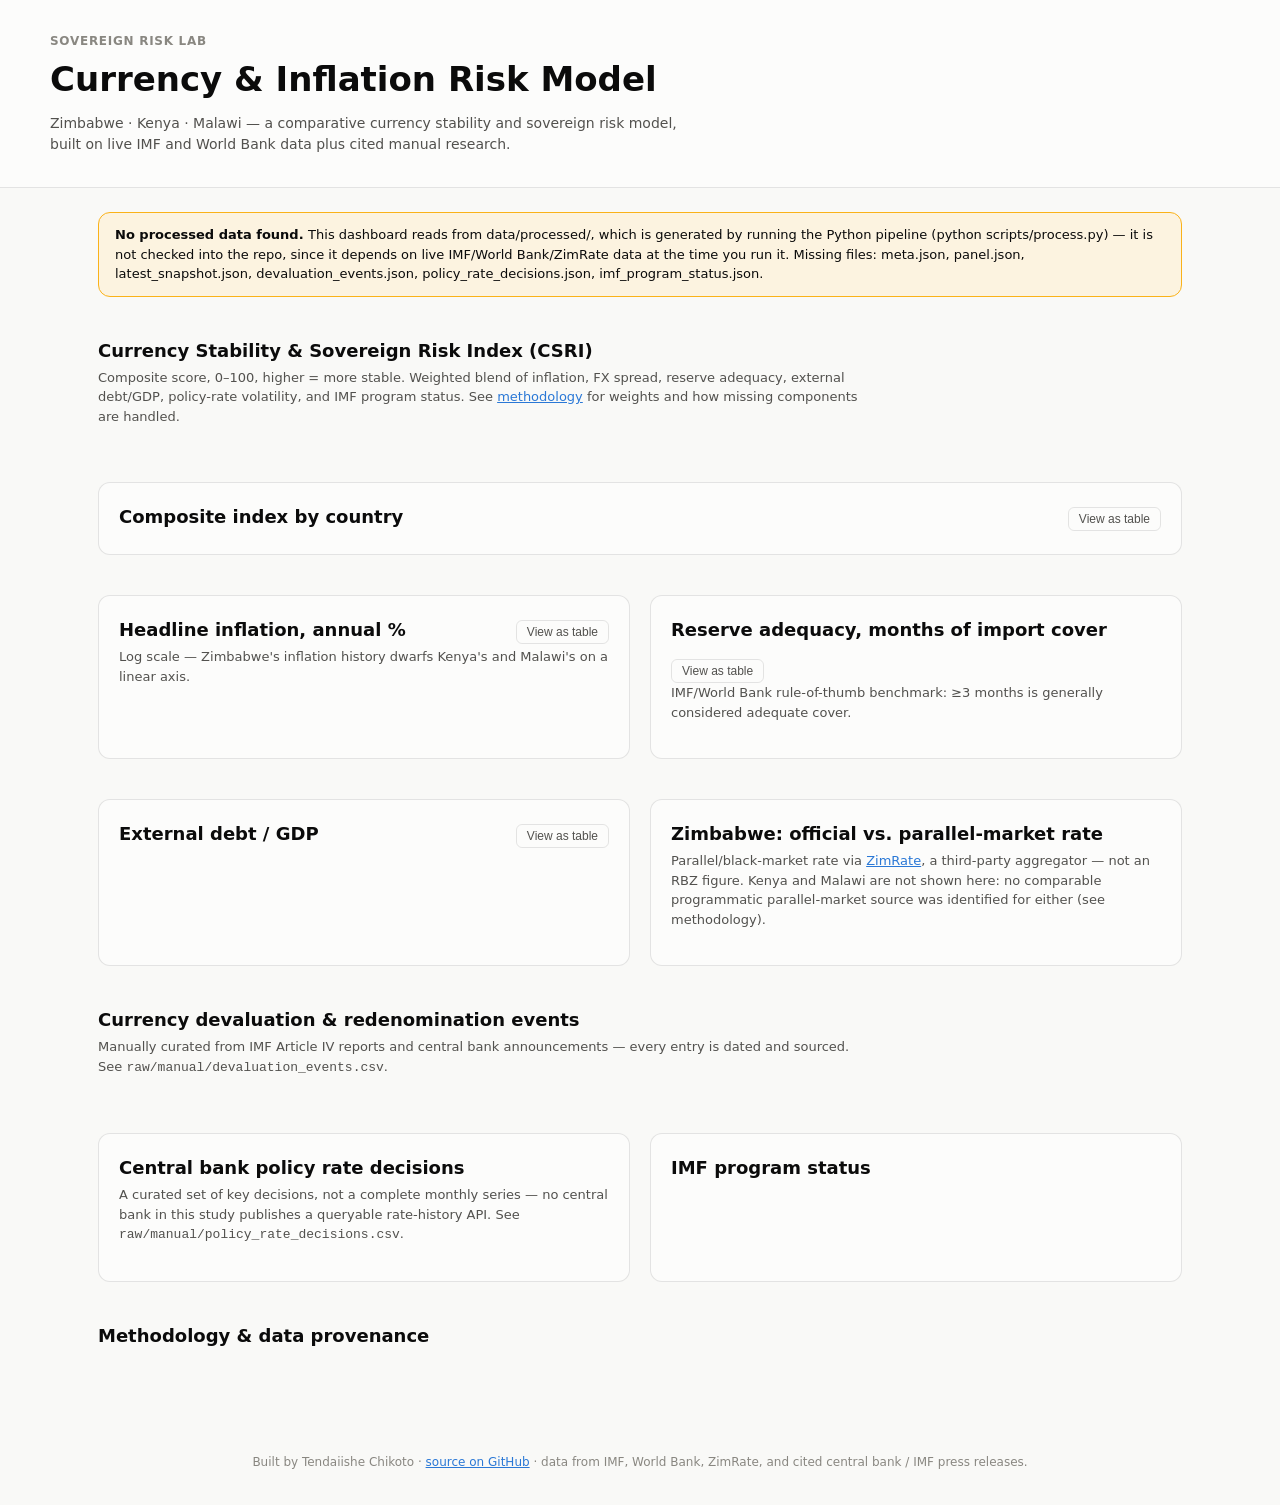
==== frontend/index.html @ 7827138a "Add currency & inflation risk model pipeline, frontend, and tests" ====
<!DOCTYPE html>
<html lang="en">
<head>
<meta charset="UTF-8">
<meta name="viewport" content="width=device-width, initial-scale=1.0">
<title>Sovereign Risk Lab — Currency &amp; Inflation Risk Model</title>
<meta name="description" content="A comparative currency and inflation risk model for Zimbabwe, Kenya, and Malawi, built on live IMF/World Bank data.">
<link rel="icon" href="data:image/svg+xml,%3Csvg xmlns='http://www.w3.org/2000/svg' viewBox='0 0 100 100'%3E%3Crect width='100' height='100' rx='20' fill='%232a78d6'/%3E%3Cpath d='M22 68 L40 46 L56 58 L78 30' stroke='white' stroke-width='8' fill='none' stroke-linecap='round' stroke-linejoin='round'/%3E%3C/svg%3E">
<link rel="stylesheet" href="style.css">
</head>
<body>

<header class="page-header">
  <div class="header-inner">
    <div class="header-titles">
      <p class="eyebrow">Sovereign Risk Lab</p>
      <h1>Currency &amp; Inflation Risk Model</h1>
      <p class="subtitle">Zimbabwe · Kenya · Malawi — a comparative currency stability and sovereign risk model, built on live IMF and World Bank data plus cited manual research.</p>
    </div>
    <div class="header-meta" id="header-meta" aria-live="polite">
      <!-- populated by script.js: last-refreshed timestamp, data-mode badge -->
    </div>
  </div>
</header>

<main id="app">

  <section id="data-state-banner" class="banner" hidden></section>

  <section class="section" aria-labelledby="kpi-heading">
    <h2 id="kpi-heading" class="section-title">Currency Stability &amp; Sovereign Risk Index (CSRI)</h2>
    <p class="section-note">Composite score, 0–100, higher = more stable. Weighted blend of inflation, FX spread, reserve adequacy, external debt/GDP, policy-rate volatility, and IMF program status. See <a href="#methodology">methodology</a> for weights and how missing components are handled.</p>
    <div id="kpi-row" class="kpi-row" role="list"></div>
  </section>

  <section class="section" aria-labelledby="csri-chart-heading">
    <div class="chart-card">
      <div class="chart-card-head">
        <h2 id="csri-chart-heading" class="section-title">Composite index by country</h2>
        <button class="table-toggle" data-toggle-table="csri" aria-expanded="false">View as table</button>
      </div>
      <div id="csri-chart" class="chart-body"></div>
      <div id="csri-table" class="table-body" hidden></div>
    </div>
  </section>

  <section class="section two-col" aria-labelledby="inflation-heading">
    <div class="chart-card">
      <div class="chart-card-head">
        <h2 id="inflation-heading" class="section-title">Headline inflation, annual %</h2>
        <button class="table-toggle" data-toggle-table="inflation" aria-expanded="false">View as table</button>
      </div>
      <p class="section-note">Log scale — Zimbabwe's inflation history dwarfs Kenya's and Malawi's on a linear axis.</p>
      <div id="inflation-chart" class="chart-body"></div>
      <div id="inflation-table" class="table-body" hidden></div>
    </div>

    <div class="chart-card">
      <div class="chart-card-head">
        <h2 id="reserves-heading" class="section-title">Reserve adequacy, months of import cover</h2>
        <button class="table-toggle" data-toggle-table="reserves" aria-expanded="false">View as table</button>
      </div>
      <p class="section-note">IMF/World Bank rule-of-thumb benchmark: ≥3 months is generally considered adequate cover.</p>
      <div id="reserves-chart" class="chart-body"></div>
      <div id="reserves-table" class="table-body" hidden></div>
    </div>
  </section>

  <section class="section two-col" aria-labelledby="debt-heading">
    <div class="chart-card">
      <div class="chart-card-head">
        <h2 id="debt-heading" class="section-title">External debt / GDP</h2>
        <button class="table-toggle" data-toggle-table="debt" aria-expanded="false">View as table</button>
      </div>
      <div id="debt-chart" class="chart-body"></div>
      <div id="debt-table" class="table-body" hidden></div>
    </div>

    <div class="chart-card">
      <div class="chart-card-head">
        <h2 class="section-title">Zimbabwe: official vs. parallel-market rate</h2>
      </div>
      <p class="section-note">Parallel/black-market rate via <a href="https://zimrate.com" target="_blank" rel="noopener">ZimRate</a>, a third-party aggregator — not an RBZ figure. Kenya and Malawi are not shown here: no comparable programmatic parallel-market source was identified for either (see methodology).</p>
      <div id="fx-spread-panel" class="fx-spread-panel"></div>
    </div>
  </section>

  <section class="section" aria-labelledby="events-heading">
    <h2 id="events-heading" class="section-title">Currency devaluation &amp; redenomination events</h2>
    <p class="section-note">Manually curated from IMF Article IV reports and central bank announcements — every entry is dated and sourced. See <code>raw/manual/devaluation_events.csv</code>.</p>
    <div id="events-timeline" class="events-timeline"></div>
  </section>

  <section class="section two-col" aria-labelledby="policy-heading">
    <div class="chart-card">
      <div class="chart-card-head">
        <h2 id="policy-heading" class="section-title">Central bank policy rate decisions</h2>
      </div>
      <p class="section-note">A curated set of key decisions, not a complete monthly series — no central bank in this study publishes a queryable rate-history API. See <code>raw/manual/policy_rate_decisions.csv</code>.</p>
      <div id="policy-table" class="table-body"></div>
    </div>

    <div class="chart-card">
      <div class="chart-card-head">
        <h2 class="section-title">IMF program status</h2>
      </div>
      <div id="imf-status-panel" class="imf-status-panel"></div>
    </div>
  </section>

  <section class="section" id="methodology" aria-labelledby="methodology-heading">
    <h2 id="methodology-heading" class="section-title">Methodology &amp; data provenance</h2>
    <div id="methodology-body" class="methodology-body"></div>
  </section>

</main>

<footer class="page-footer">
  <p>Built by Tendaiishe Chikoto · <a href="https://github.com/tendaiishechikoto-sudo/sovereign-risk-lab" target="_blank" rel="noopener">source on GitHub</a> · data from IMF, World Bank, ZimRate, and cited central bank / IMF press releases.</p>
</footer>

<script src="script.js"></script>
</body>
</html>
---- frontend/style.css ----
/* Sovereign Risk Lab — dashboard styles.
   Palette: dataviz skill reference default (validated categorical/status/sequential ramps).
   Country -> categorical slot mapping is fixed everywhere: ZWE=slot1, KEN=slot2, MWI=slot3. */

:root {
  color-scheme: light;
  --page-plane:      #f9f9f7;
  --surface-1:       #fcfcfb;
  --text-primary:    #0b0b0b;
  --text-secondary:  #52514e;
  --text-muted:      #898781;
  --gridline:        #e1e0d9;
  --baseline:        #c3c2b7;
  --border:          rgba(11,11,11,0.10);

  --series-zwe:      #2a78d6; /* categorical slot 1 - blue */
  --series-ken:      #eb6834; /* categorical slot 2 - orange */
  --series-mwi:      #1baf7a; /* categorical slot 3 - aqua */

  --seq-100: #cde2fb; --seq-250: #86b6ef; --seq-400: #3987e5; --seq-550: #1c5cab;

  --status-good:     #0ca30c;
  --status-warning:  #fab219;
  --status-serious:  #ec835a;
  --status-critical: #d03b3b;

  --success-text:    #006300;
  --radius-card: 12px;
}

@media (prefers-color-scheme: dark) {
  :root:where(:not([data-theme="light"])) {
    color-scheme: dark;
    --page-plane:      #0d0d0d;
    --surface-1:       #1a1a19;
    --text-primary:    #ffffff;
    --text-secondary:  #c3c2b7;
    --text-muted:      #898781;
    --gridline:        #2c2c2a;
    --baseline:        #383835;
    --border:          rgba(255,255,255,0.10);

    --series-zwe:      #3987e5;
    --series-ken:      #d95926;
    --series-mwi:      #199e70;

    --status-good:     #0ca30c;
    --status-warning:  #fab219;
    --status-serious:  #ec835a;
    --status-critical: #e66767;

    --success-text:    #0ca30c;
  }
}

:root[data-theme="dark"] {
  color-scheme: dark;
  --page-plane:      #0d0d0d;
  --surface-1:       #1a1a19;
  --text-primary:    #ffffff;
  --text-secondary:  #c3c2b7;
  --text-muted:      #898781;
  --gridline:        #2c2c2a;
  --baseline:        #383835;
  --border:          rgba(255,255,255,0.10);

  --series-zwe:      #3987e5;
  --series-ken:      #d95926;
  --series-mwi:      #199e70;

  --status-good:     #0ca30c;
  --status-warning:  #fab219;
  --status-serious:  #ec835a;
  --status-critical: #e66767;

  --success-text:    #0ca30c;
}

* { box-sizing: border-box; }

body {
  margin: 0;
  background: var(--page-plane);
  color: var(--text-primary);
  font-family: system-ui, -apple-system, "Segoe UI", sans-serif;
  line-height: 1.5;
}

a { color: var(--series-zwe); }

.page-header {
  background: var(--surface-1);
  border-bottom: 1px solid var(--border);
  padding: 32px clamp(16px, 4vw, 48px);
}
.header-inner {
  max-width: 1180px;
  margin: 0 auto;
  display: flex;
  flex-wrap: wrap;
  gap: 16px;
  justify-content: space-between;
  align-items: flex-end;
}
.eyebrow {
  margin: 0 0 4px;
  font-size: 12px;
  font-weight: 600;
  letter-spacing: 0.06em;
  text-transform: uppercase;
  color: var(--text-muted);
}
.header-titles h1 { margin: 0 0 8px; font-size: clamp(24px, 3vw, 34px); }
.subtitle { margin: 0; max-width: 640px; color: var(--text-secondary); font-size: 14px; }
.header-meta { font-size: 12px; color: var(--text-muted); text-align: right; min-width: 200px; }
.header-meta .badge-row { display: flex; gap: 8px; justify-content: flex-end; margin-bottom: 6px; flex-wrap: wrap; }

.badge {
  display: inline-block;
  padding: 3px 9px;
  border-radius: 999px;
  font-size: 11px;
  font-weight: 600;
  letter-spacing: 0.02em;
}
.badge-sample { background: color-mix(in srgb, var(--status-warning) 20%, transparent); color: #7a5300; border: 1px solid var(--status-warning); }
:root[data-theme="dark"] .badge-sample, @media (prefers-color-scheme: dark) { }
.badge-live { background: color-mix(in srgb, var(--status-good) 18%, transparent); color: var(--success-text); border: 1px solid var(--status-good); }

main#app {
  max-width: 1180px;
  margin: 0 auto;
  padding: 24px clamp(16px, 4vw, 48px) 64px;
}

.section { margin-top: 40px; }
.section:first-child { margin-top: 24px; }
.section-title { font-size: 18px; margin: 0 0 4px; }
.section-note { margin: 0 0 16px; color: var(--text-secondary); font-size: 13px; max-width: 760px; }
.two-col { display: grid; grid-template-columns: 1fr 1fr; gap: 20px; }
@media (max-width: 860px) { .two-col { grid-template-columns: 1fr; } }

.banner {
  padding: 12px 16px;
  border-radius: var(--radius-card);
  border: 1px solid var(--status-warning);
  background: color-mix(in srgb, var(--status-warning) 12%, var(--surface-1));
  font-size: 13px;
  margin-bottom: 24px;
}

.chart-card {
  background: var(--surface-1);
  border: 1px solid var(--border);
  border-radius: var(--radius-card);
  padding: 20px;
}
.chart-card-head {
  display: flex;
  justify-content: space-between;
  align-items: baseline;
  gap: 12px;
  flex-wrap: wrap;
}
.chart-body { width: 100%; overflow-x: auto; }
.chart-body svg { display: block; width: 100%; height: auto; }

.table-toggle {
  font-size: 12px;
  background: none;
  border: 1px solid var(--border);
  border-radius: 6px;
  padding: 4px 10px;
  color: var(--text-secondary);
  cursor: pointer;
}
.table-toggle:hover { background: var(--gridline); }

/* KPI row */
.kpi-row { display: grid; grid-template-columns: repeat(3, 1fr); gap: 16px; }
@media (max-width: 720px) { .kpi-row { grid-template-columns: 1fr; } }
.kpi-tile {
  background: var(--surface-1);
  border: 1px solid var(--border);
  border-left: 4px solid var(--tile-accent, var(--series-zwe));
  border-radius: var(--radius-card);
  padding: 16px 18px;
}
.kpi-tile .kpi-label { font-size: 13px; color: var(--text-secondary); display: flex; align-items: center; gap: 8px; }
.kpi-tile .kpi-dot { width: 10px; height: 10px; border-radius: 50%; background: var(--tile-accent, var(--series-zwe)); display: inline-block; }
.kpi-tile .kpi-value { font-size: 40px; font-weight: 600; margin: 6px 0 2px; font-variant-numeric: proportional-nums; }
.kpi-tile .kpi-sub { font-size: 12px; color: var(--text-muted); }
.kpi-tile .kpi-flag { margin-top: 8px; font-size: 12px; color: var(--status-serious); font-weight: 600; }

/* Generic table */
table.data-table { width: 100%; border-collapse: collapse; font-size: 13px; }
table.data-table th, table.data-table td { text-align: left; padding: 6px 10px; border-bottom: 1px solid var(--gridline); }
table.data-table th { color: var(--text-muted); font-weight: 600; font-size: 11px; text-transform: uppercase; letter-spacing: 0.03em; }
table.data-table td.num, table.data-table th.num { text-align: right; font-variant-numeric: tabular-nums; }
.table-body { overflow-x: auto; margin-top: 12px; }

/* Tooltip */
.viz-tooltip {
  position: absolute;
  pointer-events: none;
  background: var(--surface-1);
  border: 1px solid var(--border);
  border-radius: 8px;
  padding: 8px 10px;
  font-size: 12px;
  box-shadow: 0 4px 16px rgba(0,0,0,0.12);
  z-index: 20;
  min-width: 140px;
}
.viz-tooltip .tt-title { color: var(--text-muted); font-size: 11px; margin-bottom: 4px; }
.viz-tooltip .tt-row { display: flex; align-items: center; gap: 6px; justify-content: space-between; }
.viz-tooltip .tt-key { display: flex; align-items: center; gap: 6px; color: var(--text-secondary); }
.viz-tooltip .tt-swatch { width: 10px; height: 2px; display: inline-block; }
.viz-tooltip .tt-value { font-weight: 600; color: var(--text-primary); font-variant-numeric: tabular-nums; }

.chart-legend { display: flex; gap: 16px; flex-wrap: wrap; margin-top: 8px; font-size: 12px; color: var(--text-secondary); }
.chart-legend .legend-item { display: flex; align-items: center; gap: 6px; }
.chart-legend .legend-swatch { width: 12px; height: 3px; border-radius: 2px; display: inline-block; }

/* FX spread panel */
.fx-spread-panel { display: flex; gap: 24px; flex-wrap: wrap; }
.fx-stat { flex: 1; min-width: 140px; }
.fx-stat .fx-label { font-size: 12px; color: var(--text-secondary); }
.fx-stat .fx-value { font-size: 26px; font-weight: 600; margin-top: 2px; }
.fx-stat .fx-meta { font-size: 11px; color: var(--text-muted); margin-top: 4px; }
.fx-spread-highlight { font-size: 26px; font-weight: 600; color: var(--status-serious); }

/* Events timeline */
.events-timeline { display: flex; flex-direction: column; gap: 10px; }
.event-row {
  display: grid;
  grid-template-columns: 110px 90px 1fr;
  gap: 12px;
  align-items: start;
  padding: 10px 14px;
  background: var(--surface-1);
  border: 1px solid var(--border);
  border-radius: 8px;
  font-size: 13px;
}
.event-row .event-date { color: var(--text-muted); font-variant-numeric: tabular-nums; font-size: 12px; }
.event-row .event-country { font-weight: 600; }
.event-row .event-desc { color: var(--text-secondary); }
.event-row .event-desc a { color: inherit; text-decoration: underline; }
@media (max-width: 640px) { .event-row { grid-template-columns: 1fr; } }

/* IMF status panel */
.imf-status-panel { display: flex; flex-direction: column; gap: 10px; }
.imf-status-card { border: 1px solid var(--border); border-radius: 8px; padding: 10px 14px; }
.imf-status-card .imf-country { font-weight: 600; margin-bottom: 2px; }
.imf-status-card .imf-status-text { font-size: 13px; color: var(--text-secondary); }
.imf-status-card .imf-source { font-size: 11px; color: var(--text-muted); margin-top: 4px; }

.methodology-body { font-size: 14px; color: var(--text-secondary); }
.methodology-body table.data-table { margin: 12px 0 20px; }
.methodology-body h3 { color: var(--text-primary); font-size: 15px; margin: 20px 0 8px; }
.methodology-body ul { padding-left: 20px; }

.page-footer {
  text-align: center;
  font-size: 12px;
  color: var(--text-muted);
  padding: 24px;
}

/* Axis / gridline chart chrome, shared by SVG charts rendered in JS */
.axis-line { stroke: var(--baseline); stroke-width: 1; }
.gridline { stroke: var(--gridline); stroke-width: 1; }
.axis-label { fill: var(--text-muted); font-size: 11px; font-family: system-ui, sans-serif; }
.crosshair-line { stroke: var(--text-muted); stroke-width: 1; stroke-dasharray: 2 2; }
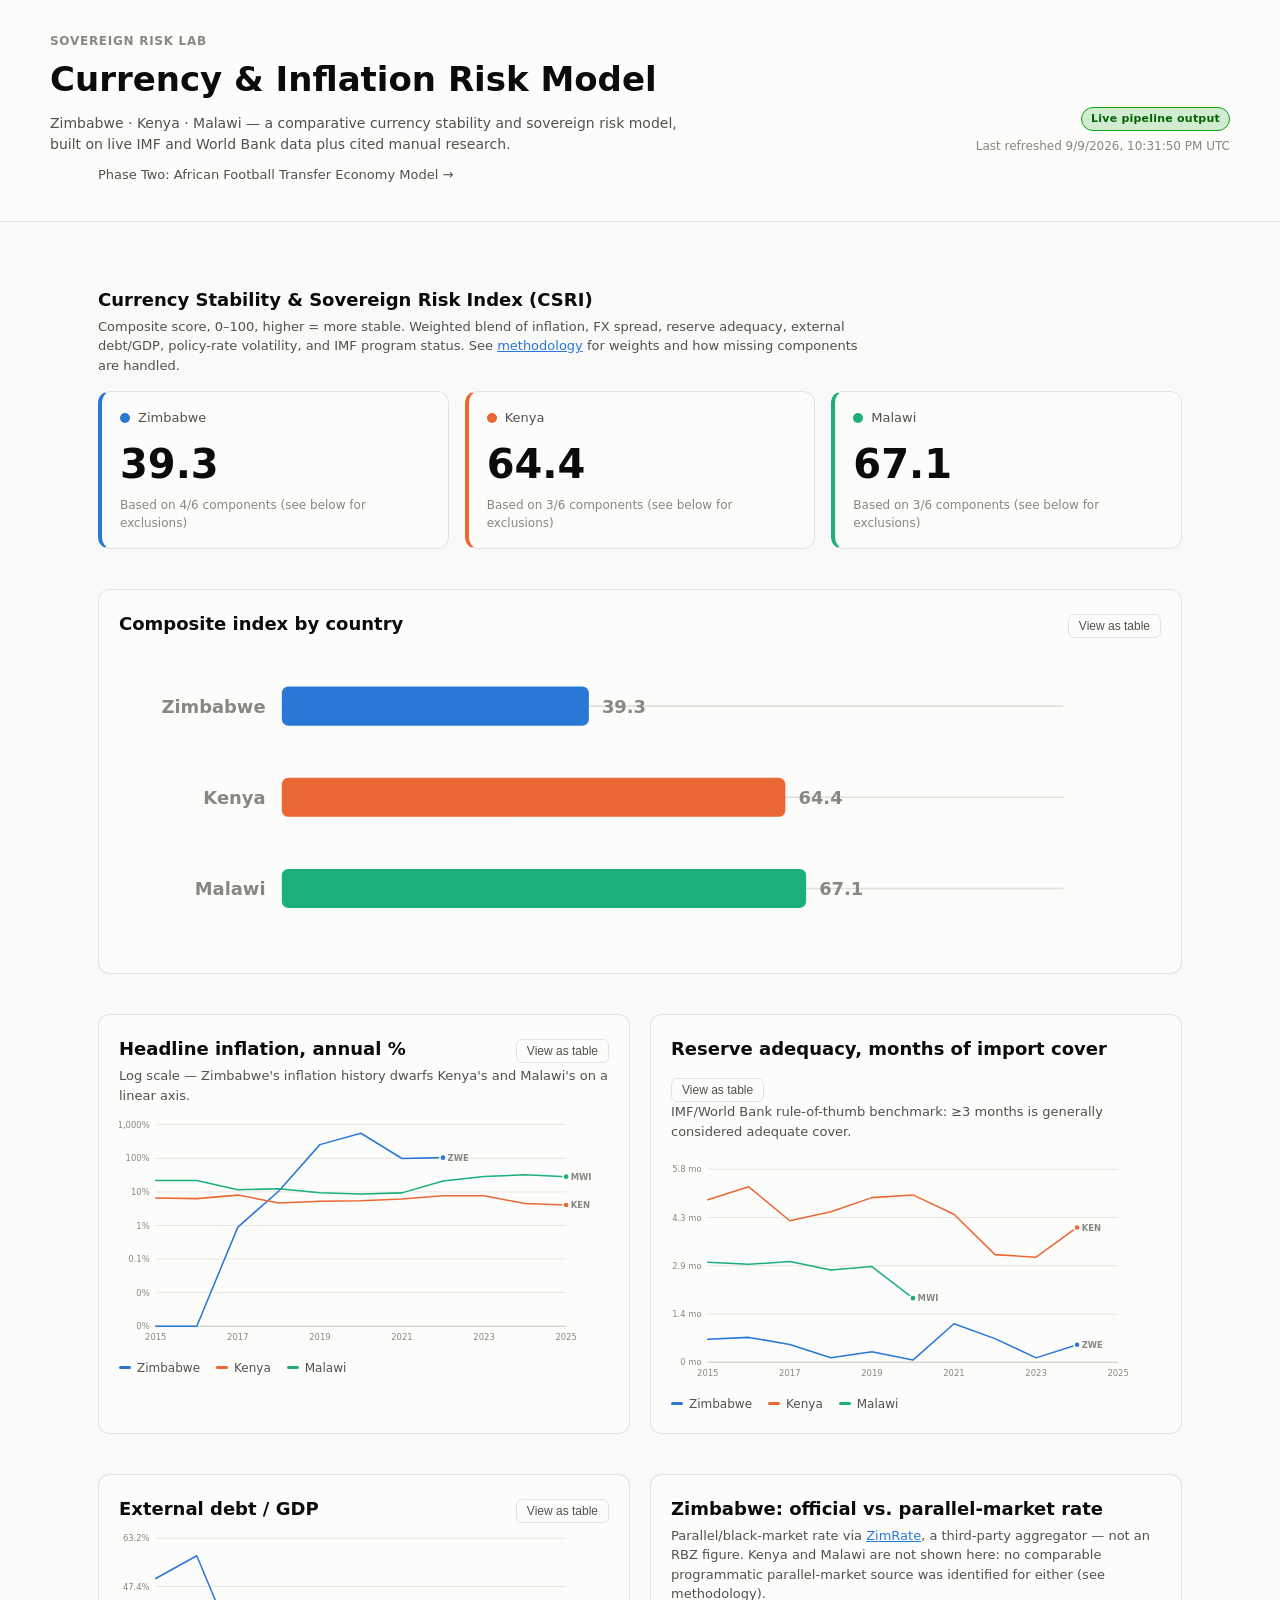
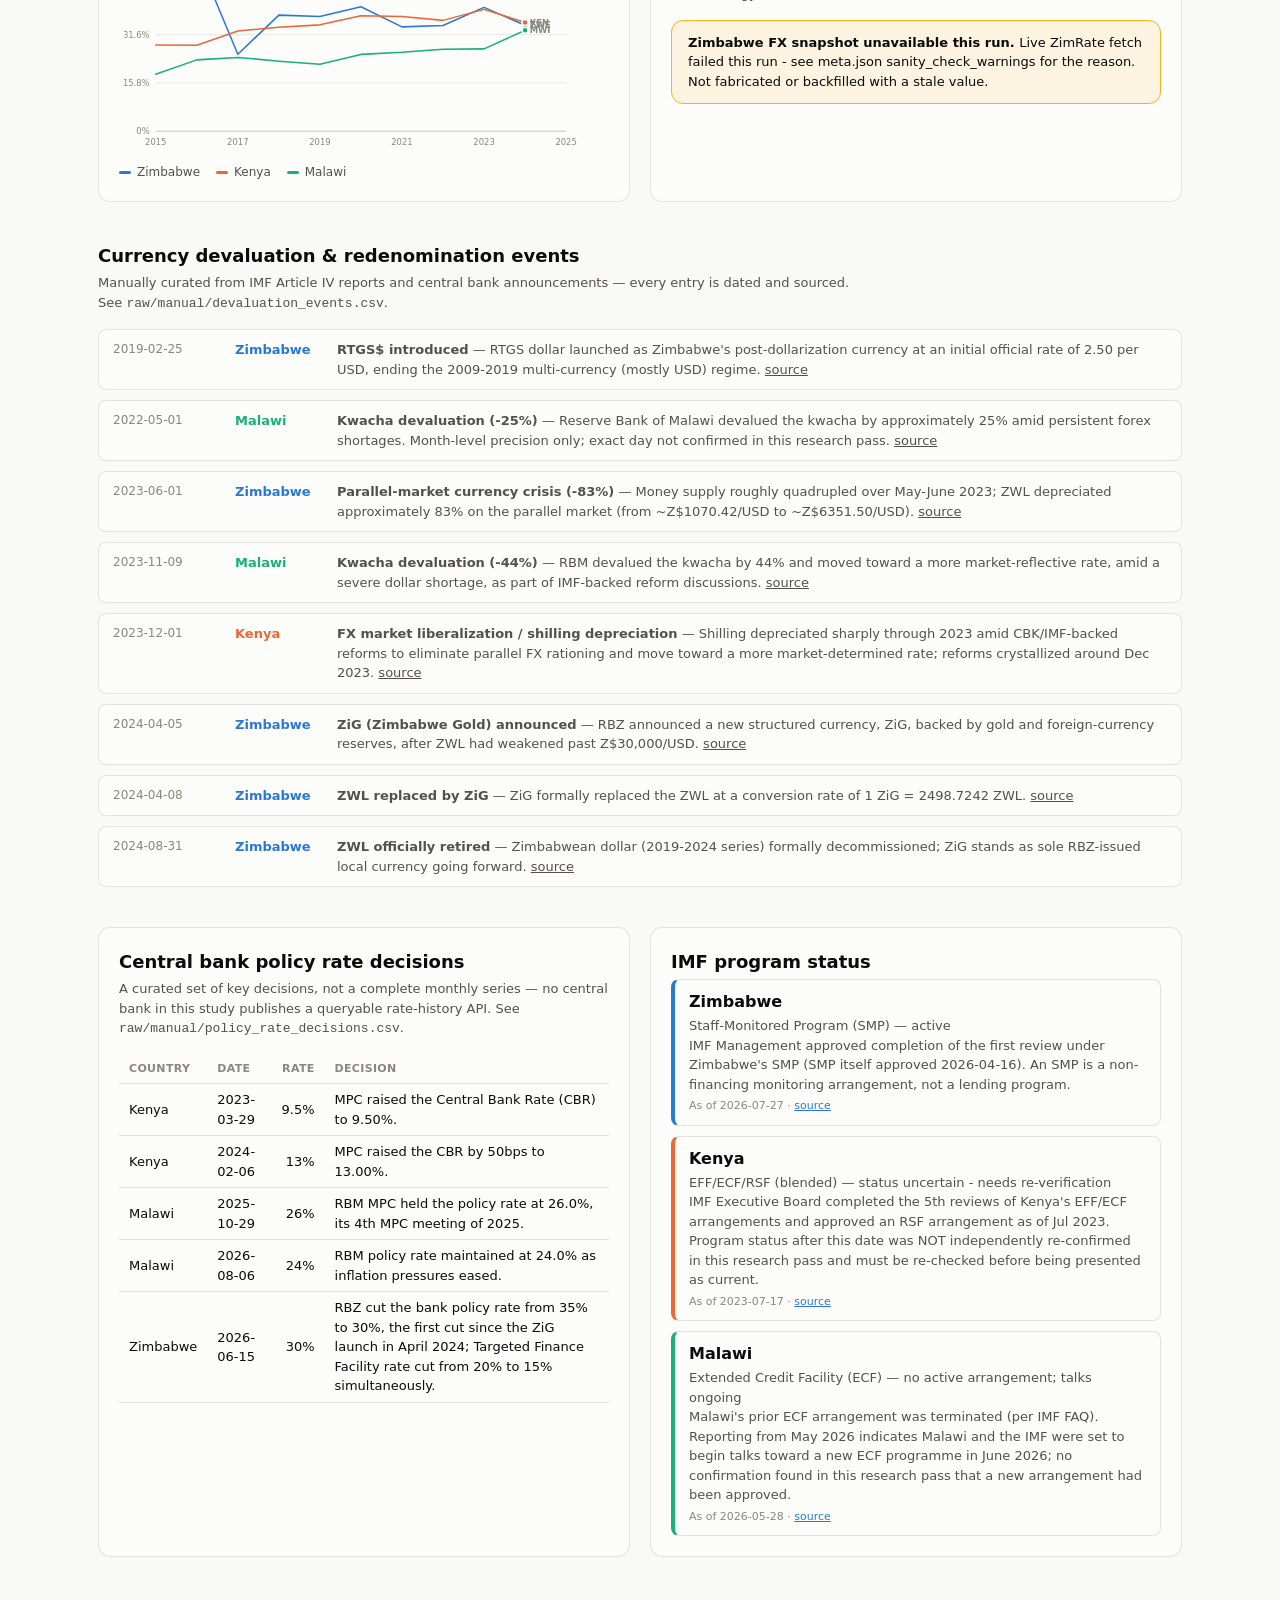
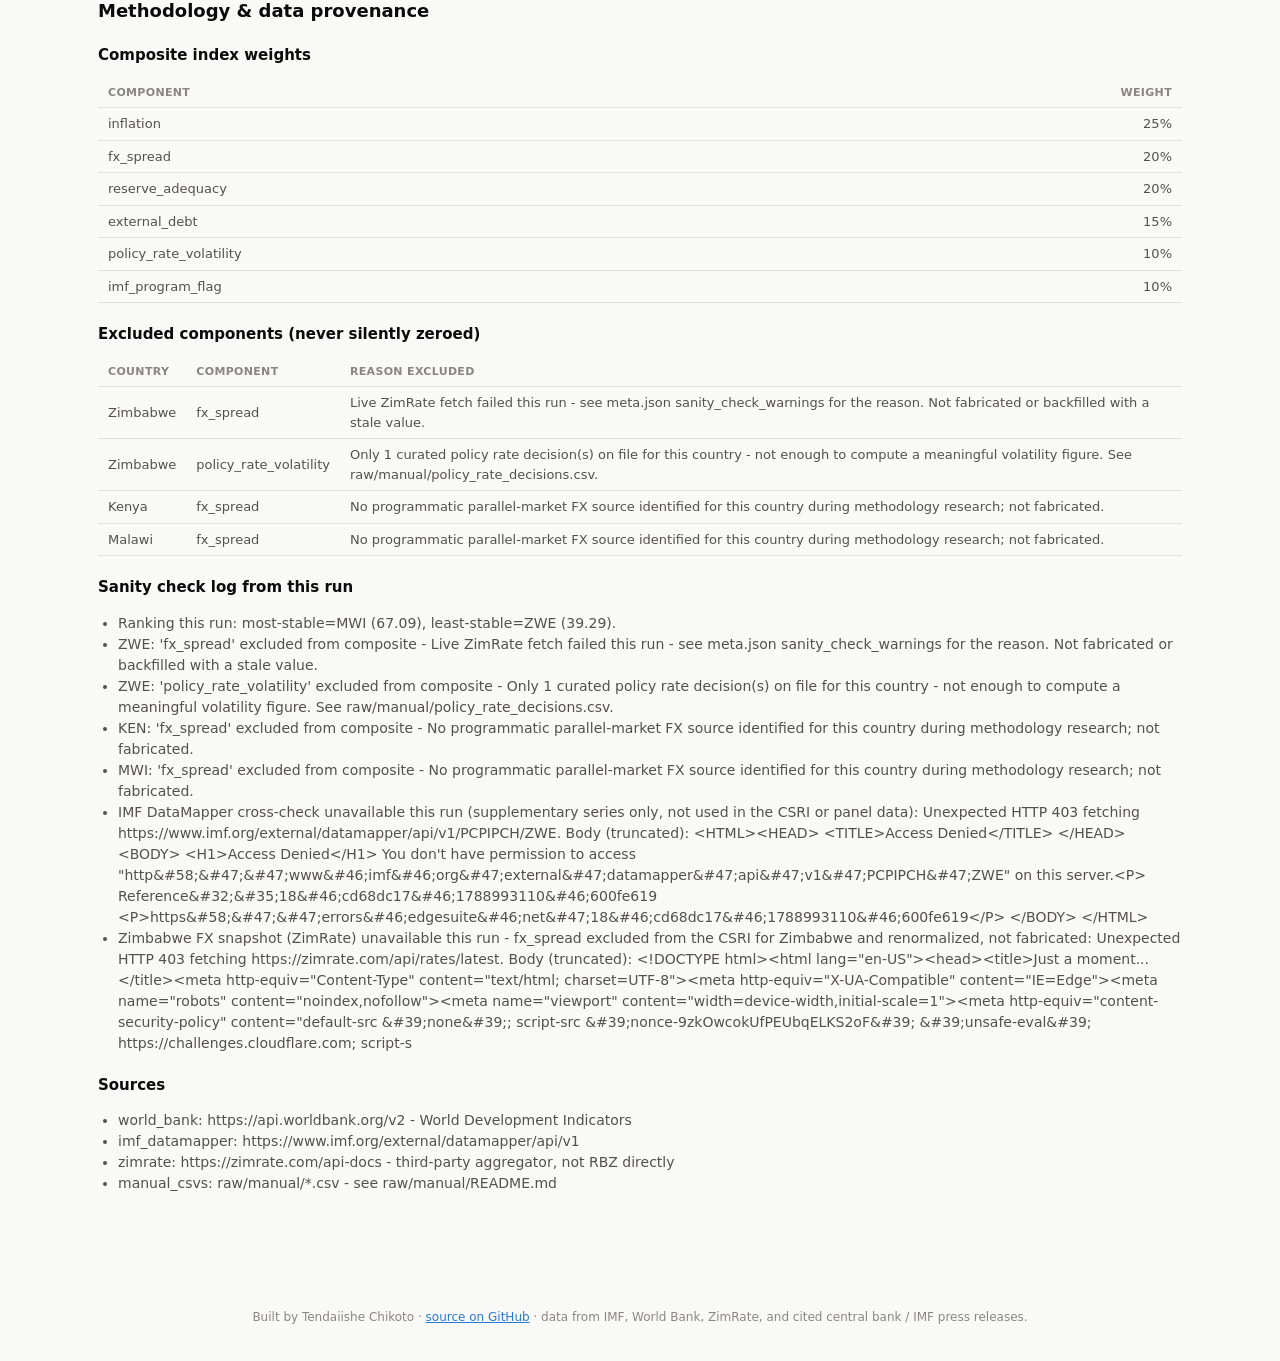
==== commit f5bde0a3: "Add phase two frontend: African football transfer economy dashboard New football/frontend/ (index.ht" ====
--- a/frontend/index.html
+++ b/frontend/index.html
@@ -20,6 +20,9 @@
     <div class="header-meta" id="header-meta" aria-live="polite">
       <!-- populated by script.js: last-refreshed timestamp, data-mode badge -->
     </div>
+  </div>
+  <div class="header-nav">
+    <a href="../football/frontend/index.html">Phase Two: African Football Transfer Economy Model →</a>
   </div>
 </header>
 
--- a/frontend/style.css
+++ b/frontend/style.css
@@ -127,6 +127,15 @@
 :root[data-theme="dark"] .badge-sample, @media (prefers-color-scheme: dark) { }
 .badge-live { background: color-mix(in srgb, var(--status-good) 18%, transparent); color: var(--success-text); border: 1px solid var(--status-good); }
 
+.header-nav {
+  max-width: 1180px;
+  margin: 10px auto 0;
+  padding: 0 clamp(16px, 4vw, 48px) 4px;
+  font-size: 13px;
+}
+.header-nav a { color: var(--text-secondary); text-decoration: none; }
+.header-nav a:hover { text-decoration: underline; }
+
 main#app {
   max-width: 1180px;
   margin: 0 auto;
